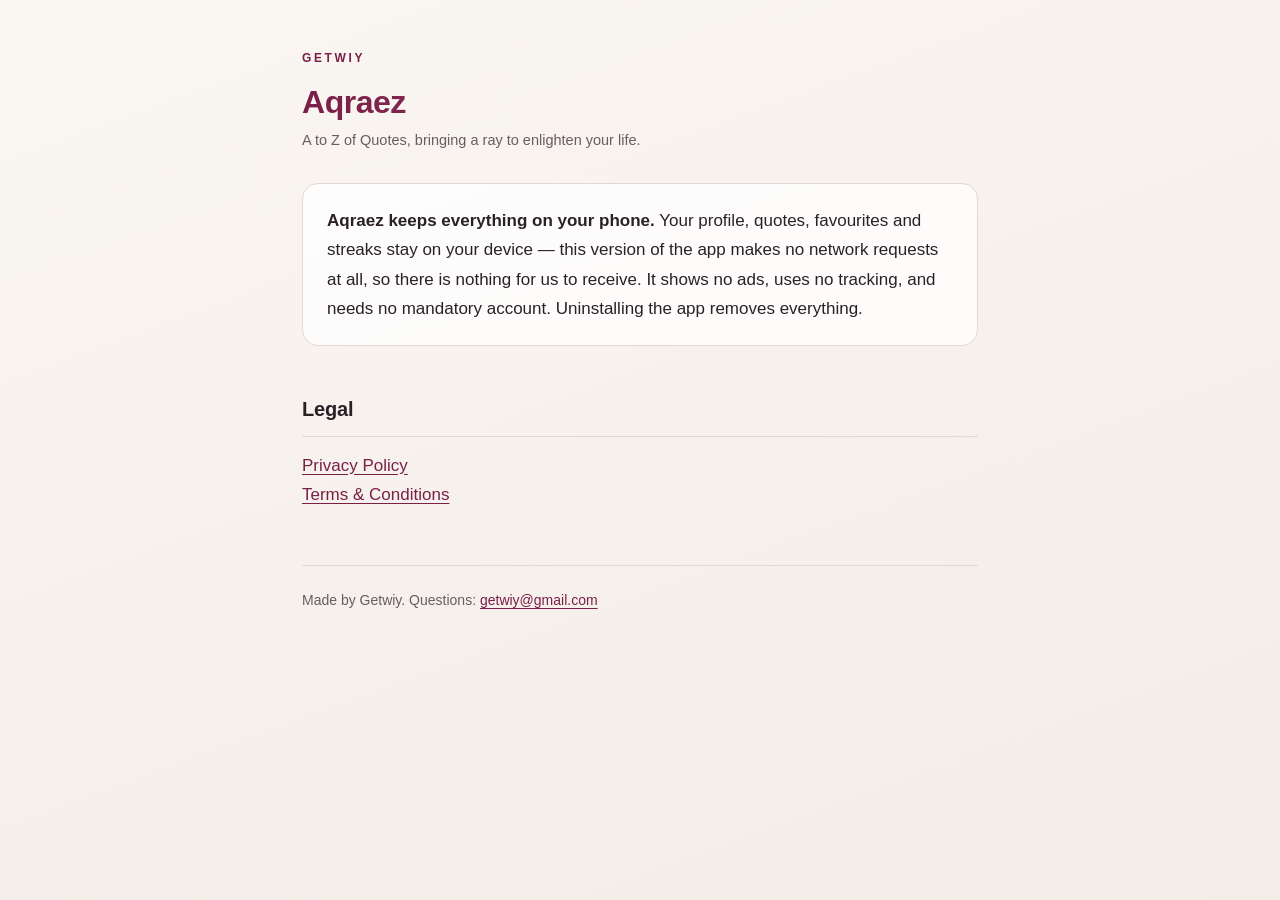
==== aqraez/index.html @ 172dd609 "Add files via upload" ====
<!DOCTYPE html>
<html lang="en">
<head>
<meta charset="utf-8">
<meta name="viewport" content="width=device-width, initial-scale=1">
<title>Aqraez by Getwiy — Legal</title>
<meta name="description" content="Privacy Policy and Terms &amp; Conditions for Aqraez, the multi-language daily quotes app by Getwiy.">
<meta name="color-scheme" content="light dark">
<style>
:root{
  --bg1:#FAF6F2; --bg2:#F3ECE7; --ink:#2A2126; --muted:#6B5B63;
  --accent:#7A2048; --accent-tint:#9C3D63; --rule:#E4D8D0; --card:#FFFFFFCC;
}
@media (prefers-color-scheme:dark){
  :root{
    --bg1:#0D0D0F; --bg2:#1C1C1F; --ink:#F2EDEA; --muted:#A99AA2;
    --accent:#B33A5E; --accent-tint:#D97B99; --rule:#2E2A2D; --card:#17161A99;
  }
}
*{box-sizing:border-box}
html{-webkit-text-size-adjust:100%}
body{
  margin:0; padding:0;
  background:linear-gradient(160deg,var(--bg1) 0%,var(--bg2) 100%);
  background-attachment:fixed; min-height:100vh; color:var(--ink);
  font-family:-apple-system,BlinkMacSystemFont,"Segoe UI",Roboto,"Helvetica Neue",Arial,"Noto Sans",sans-serif;
  font-size:17px; line-height:1.72;
}
.wrap{max-width:720px; margin:0 auto; padding:48px 22px 84px}
.brand{
  display:block; font-size:12px; letter-spacing:.22em; text-transform:uppercase;
  color:var(--accent); font-weight:600; margin-bottom:14px; text-decoration:none;
}
h1{
  font-size:32px; line-height:1.24; margin:0 0 6px; font-weight:700;
  letter-spacing:-.015em;
  background:linear-gradient(100deg,var(--accent),var(--accent-tint));
  -webkit-background-clip:text; background-clip:text; color:transparent;
}
h2{
  font-size:20px; margin:46px 0 14px; font-weight:650; letter-spacing:-.01em;
  padding-bottom:9px; border-bottom:1px solid var(--rule);
}
h3{font-size:17px; margin:32px 0 8px; font-weight:650; color:var(--accent)}
p{margin:0 0 15px}
ul{margin:0 0 15px; padding-left:22px}
li{margin:0 0 7px}
strong{font-weight:650}
em{color:var(--muted)}
hr{border:0; border-top:1px solid var(--rule); margin:34px 0}
a{color:var(--accent); text-underline-offset:3px}
.updated{color:var(--muted); font-size:14.5px; margin:0 0 30px}
.short{
  background:var(--card); border:1px solid var(--rule); border-radius:16px;
  padding:22px 24px; margin:0 0 12px;
}
.short p:last-child{margin-bottom:0}
.back{display:inline-block; margin-top:18px; font-size:15px}
footer{
  margin-top:56px; padding-top:22px; border-top:1px solid var(--rule);
  color:var(--muted); font-size:14px;
}
footer a{color:var(--accent)}
@media (max-width:520px){
  body{font-size:16.5px}
  .wrap{padding:34px 18px 64px}
  h1{font-size:27px}
}
</style>
</head>
<body>
<main class="wrap">
<span class="brand">Getwiy</span>
<h1>Aqraez</h1>
<p class="updated">A to Z of Quotes, bringing a ray to enlighten your life.</p>
<div class="short">
<p><strong>Aqraez keeps everything on your phone.</strong> Your profile, quotes,
favourites and streaks stay on your device — this version of the app makes no
network requests at all, so there is nothing for us to receive. It shows no ads,
uses no tracking, and needs no mandatory account. Uninstalling the app removes
everything.</p>
</div>
<h2>Legal</h2>
<p><a href="privacy-policy/">Privacy Policy</a><br>
<a href="terms-and-conditions/">Terms &amp; Conditions</a></p>
<footer>
<p>Made by Getwiy. Questions: <a href="mailto:getwiy@gmail.com">getwiy@gmail.com</a></p>
</footer>
</main>
</body>
</html>
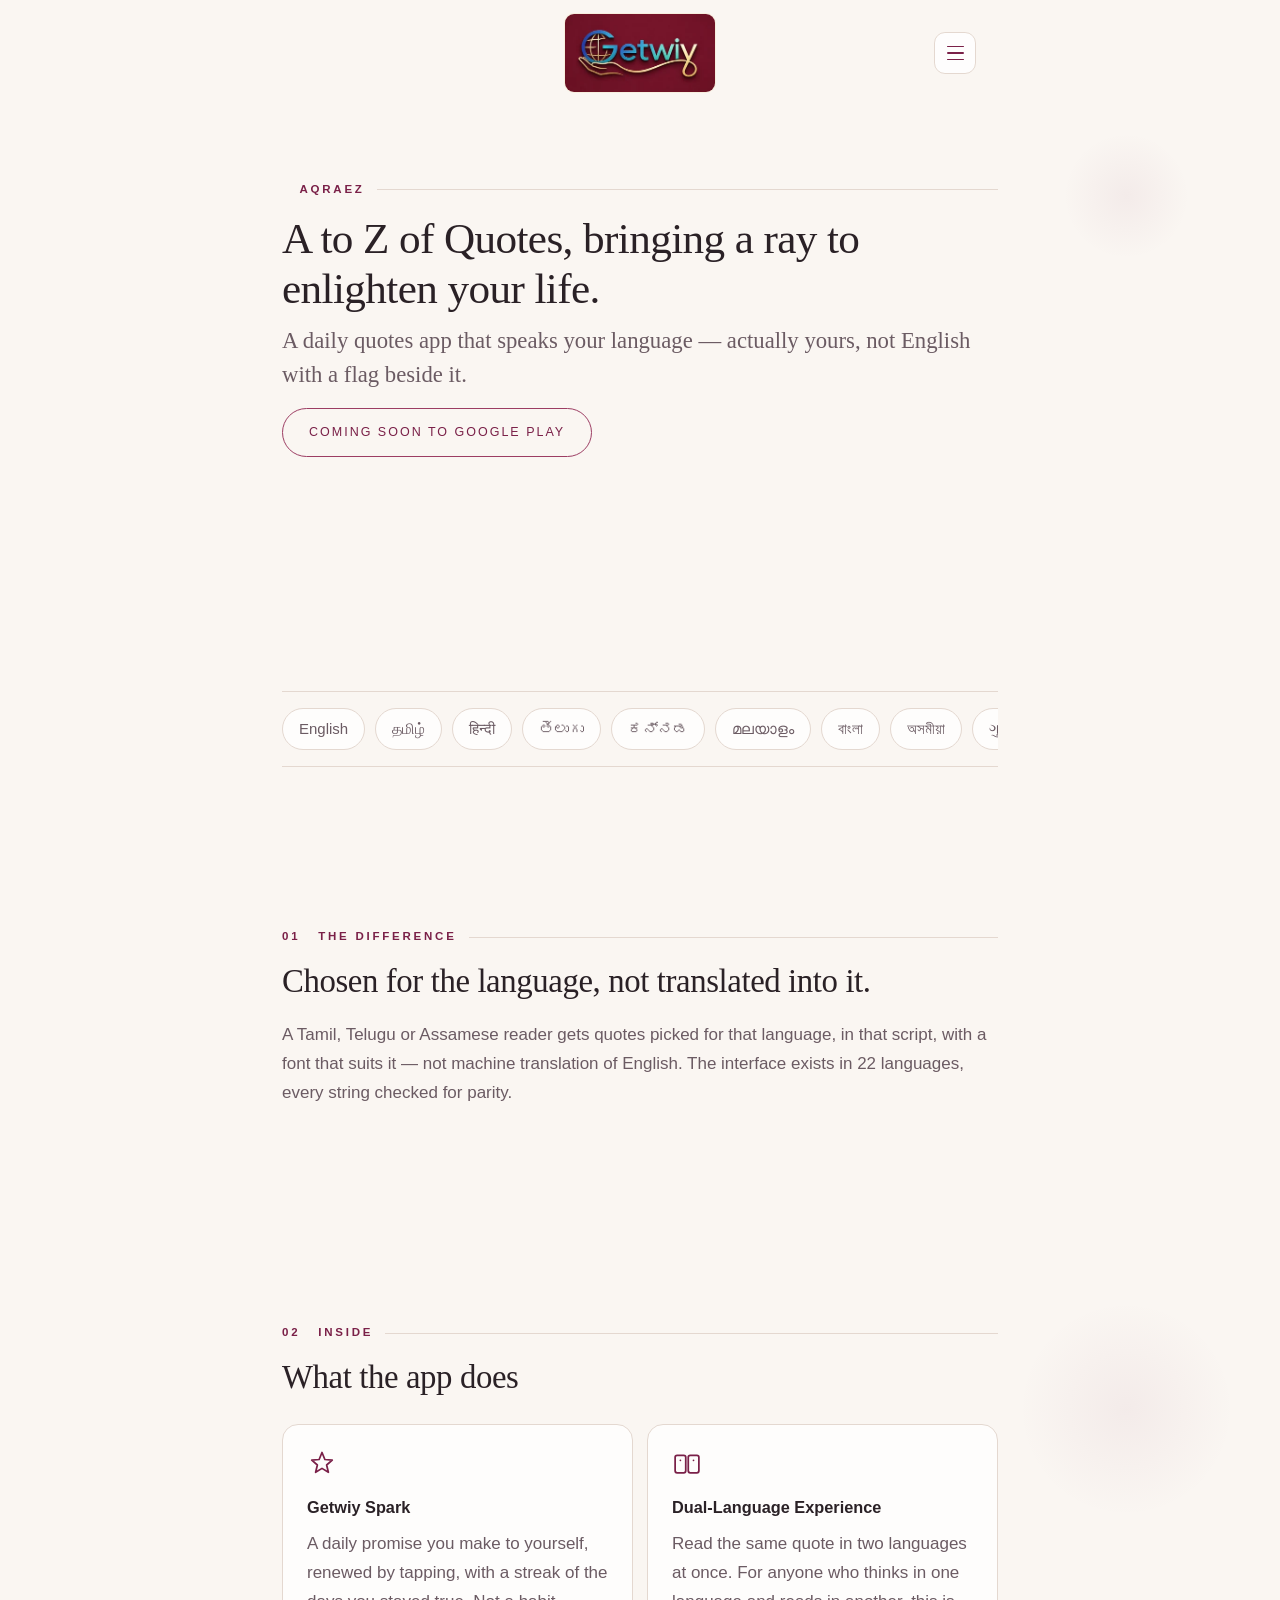
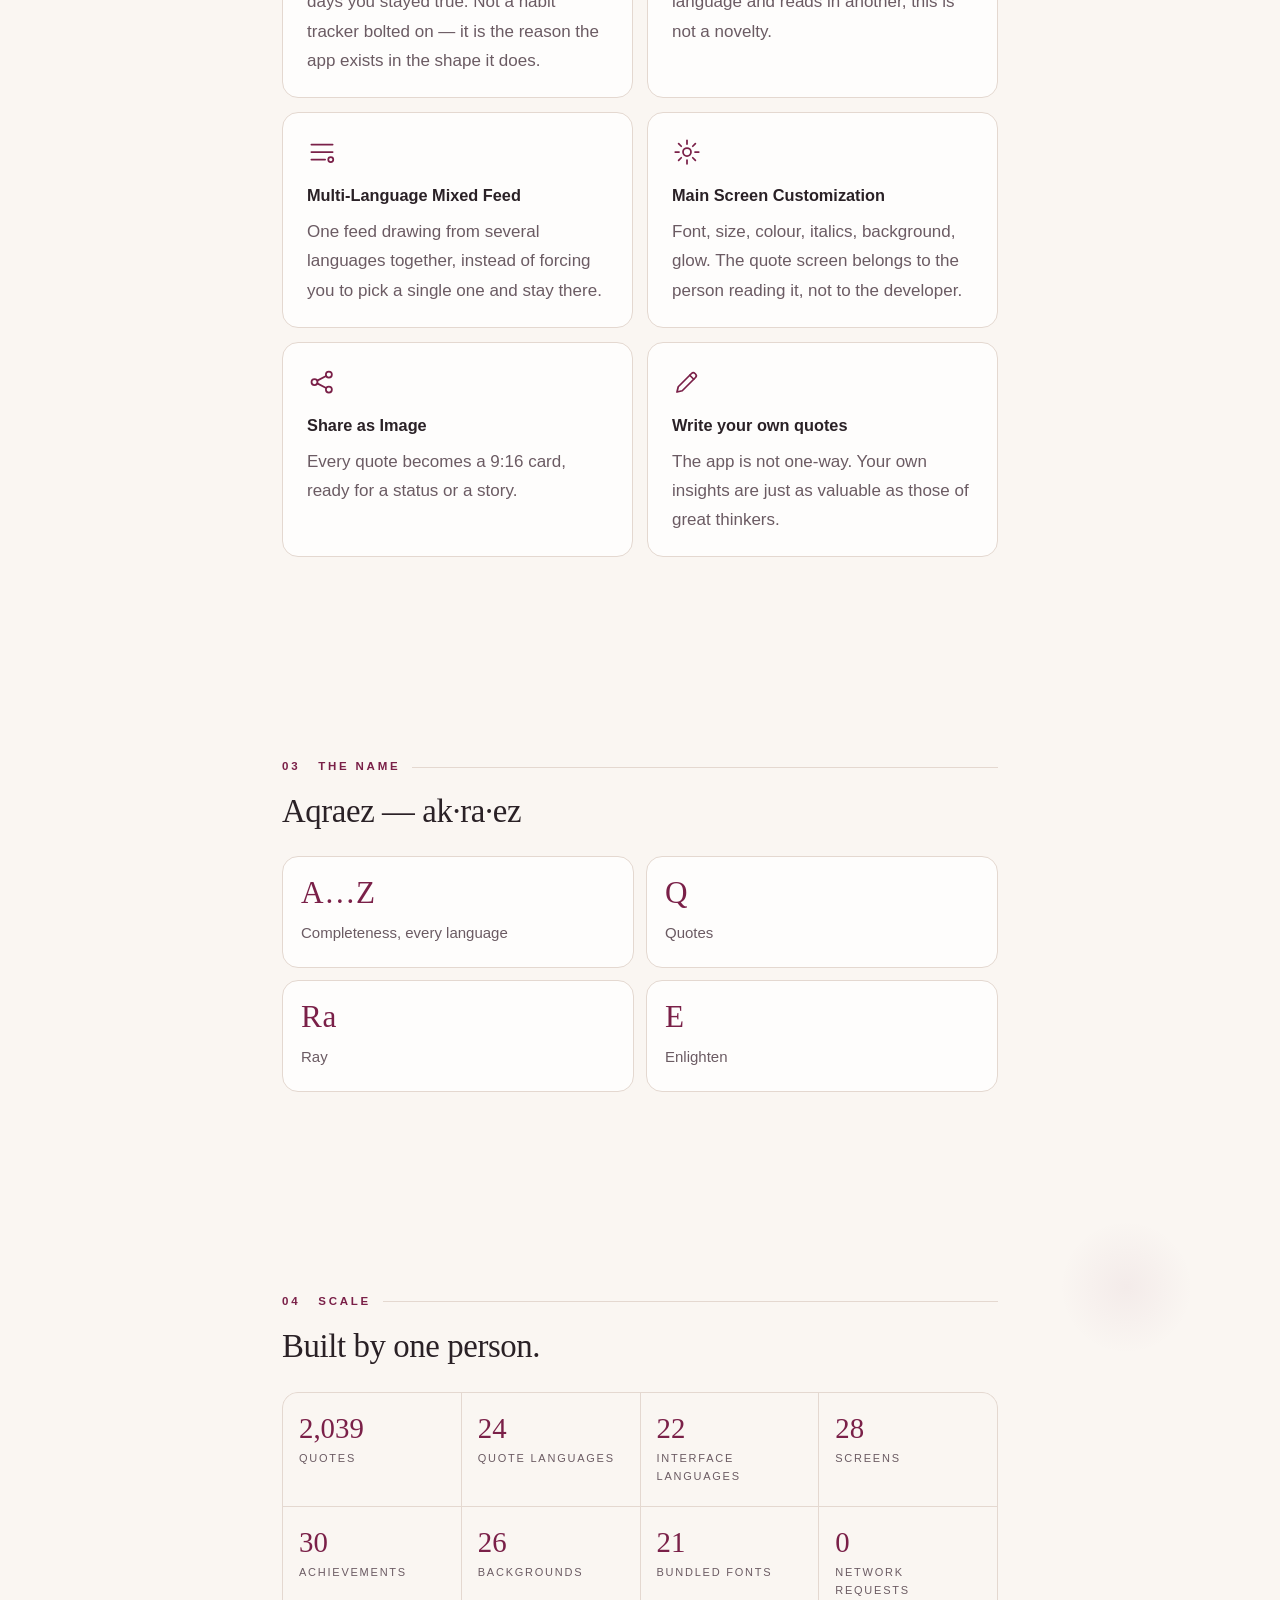
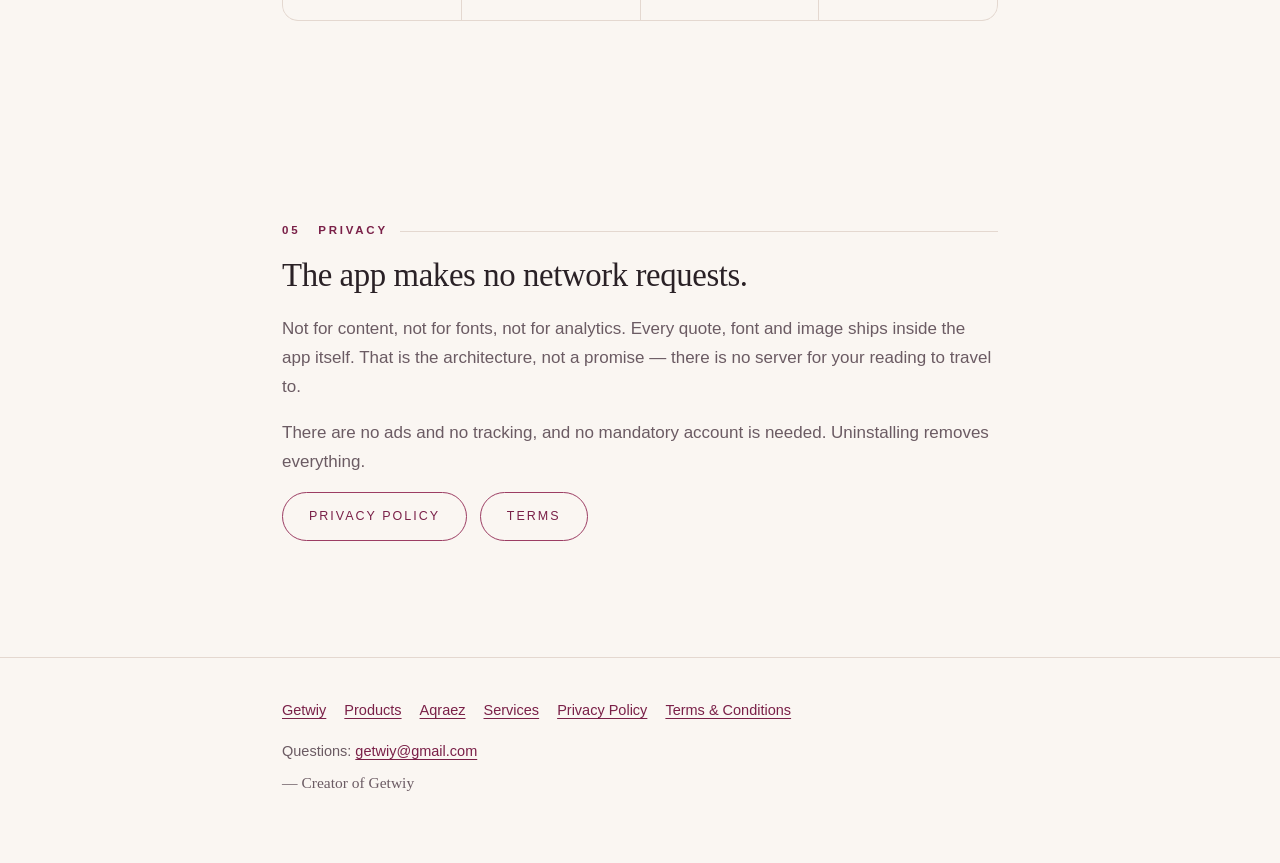
==== commit 38ba9a99: "Revise HTML structure and update meta information" ====
--- a/aqraez/index.html
+++ b/aqraez/index.html
@@ -3,89 +3,132 @@
 <head>
 <meta charset="utf-8">
 <meta name="viewport" content="width=device-width, initial-scale=1">
-<title>Aqraez by Getwiy — Legal</title>
-<meta name="description" content="Privacy Policy and Terms &amp; Conditions for Aqraez, the multi-language daily quotes app by Getwiy.">
-<meta name="color-scheme" content="light dark">
-<style>
-:root{
-  --bg1:#FAF6F2; --bg2:#F3ECE7; --ink:#2A2126; --muted:#6B5B63;
-  --accent:#7A2048; --accent-tint:#9C3D63; --rule:#E4D8D0; --card:#FFFFFFCC;
-}
-@media (prefers-color-scheme:dark){
-  :root{
-    --bg1:#0D0D0F; --bg2:#1C1C1F; --ink:#F2EDEA; --muted:#A99AA2;
-    --accent:#B33A5E; --accent-tint:#D97B99; --rule:#2E2A2D; --card:#17161A99;
-  }
-}
-*{box-sizing:border-box}
-html{-webkit-text-size-adjust:100%}
-body{
-  margin:0; padding:0;
-  background:linear-gradient(160deg,var(--bg1) 0%,var(--bg2) 100%);
-  background-attachment:fixed; min-height:100vh; color:var(--ink);
-  font-family:-apple-system,BlinkMacSystemFont,"Segoe UI",Roboto,"Helvetica Neue",Arial,"Noto Sans",sans-serif;
-  font-size:17px; line-height:1.72;
-}
-.wrap{max-width:720px; margin:0 auto; padding:48px 22px 84px}
-.brand{
-  display:block; font-size:12px; letter-spacing:.22em; text-transform:uppercase;
-  color:var(--accent); font-weight:600; margin-bottom:14px; text-decoration:none;
-}
-h1{
-  font-size:32px; line-height:1.24; margin:0 0 6px; font-weight:700;
-  letter-spacing:-.015em;
-  background:linear-gradient(100deg,var(--accent),var(--accent-tint));
-  -webkit-background-clip:text; background-clip:text; color:transparent;
-}
-h2{
-  font-size:20px; margin:46px 0 14px; font-weight:650; letter-spacing:-.01em;
-  padding-bottom:9px; border-bottom:1px solid var(--rule);
-}
-h3{font-size:17px; margin:32px 0 8px; font-weight:650; color:var(--accent)}
-p{margin:0 0 15px}
-ul{margin:0 0 15px; padding-left:22px}
-li{margin:0 0 7px}
-strong{font-weight:650}
-em{color:var(--muted)}
-hr{border:0; border-top:1px solid var(--rule); margin:34px 0}
-a{color:var(--accent); text-underline-offset:3px}
-.updated{color:var(--muted); font-size:14.5px; margin:0 0 30px}
-.short{
-  background:var(--card); border:1px solid var(--rule); border-radius:16px;
-  padding:22px 24px; margin:0 0 12px;
-}
-.short p:last-child{margin-bottom:0}
-.back{display:inline-block; margin-top:18px; font-size:15px}
-footer{
-  margin-top:56px; padding-top:22px; border-top:1px solid var(--rule);
-  color:var(--muted); font-size:14px;
-}
-footer a{color:var(--accent)}
-@media (max-width:520px){
-  body{font-size:16.5px}
-  .wrap{padding:34px 18px 64px}
-  h1{font-size:27px}
-}
-</style>
+<title>Aqraez — Daily quotes in your own language</title>
+<meta name="description" content="Aqraez by Getwiy: 2,039 quotes across 24 languages, an interface in 22, and no network requests at all.">
+<meta name="theme-color" content="#FAF6F2">
+<link rel="stylesheet" href="../assets/css/tokens.css">
+<link rel="stylesheet" href="../assets/css/site.css">
 </head>
-<body>
-<main class="wrap">
-<span class="brand">Getwiy</span>
-<h1>Aqraez</h1>
-<p class="updated">A to Z of Quotes, bringing a ray to enlighten your life.</p>
-<div class="short">
-<p><strong>Aqraez keeps everything on your phone.</strong> Your profile, quotes,
-favourites and streaks stay on your device — this version of the app makes no
-network requests at all, so there is nothing for us to receive. It shows no ads,
-uses no tracking, and needs no mandatory account. Uninstalling the app removes
-everything.</p>
+<body class="theme-light">
+<section>
+<div class="shell"><header class="topbar">
+<div class="shell topbar__in">
+<a class="topbar__logo" href="../" aria-label="Getwiy home"><picture>
+<source srcset="../assets/img/getwiy-mark.webp" type="image/webp">
+<img src="../assets/img/getwiy-mark.png" alt="Getwiy" width="320" height="168">
+</picture></a>
+<details class="menu">
+<summary aria-label="Menu"><span></span><span></span><span></span></summary>
+<nav>
+<a href="../products/" aria-current="page">Products</a>
+<a href="../services/">Services</a>
+<a href="../#about">About Us</a>
+</nav>
+</details>
 </div>
-<h2>Legal</h2>
-<p><a href="privacy-policy/">Privacy Policy</a><br>
-<a href="terms-and-conditions/">Terms &amp; Conditions</a></p>
-<footer>
-<p>Made by Getwiy. Questions: <a href="mailto:getwiy@gmail.com">getwiy@gmail.com</a></p>
+</header></div>
+</section>
+<section class="band band--tight band--globe">
+<div class="shell hero">
+<p class="eyebrow"><span></span> &nbsp;Aqraez</p>
+<h1>A to Z of Quotes, bringing a ray to enlighten your life.</h1>
+<p class="lede muted">A daily quotes app that speaks your language &mdash; actually
+yours, not English with a flag beside it.</p>
+<p><a class="btn btn--still" aria-disabled="true">Coming soon to Google Play</a></p>
+</div>
+</section>
+
+<section class="band--tight">
+<div class="shell">
+<div class="marquee" aria-hidden="true"><div class="marquee__track">
+<span>English</span><span>தமிழ்</span><span>हिन्दी</span><span>తెలుగు</span><span>ಕನ್ನಡ</span><span>മലയാളം</span><span>বাংলা</span><span>অসমীয়া</span><span>ગુજરાતી</span><span>ਪੰਜਾਬੀ</span><span>मराठी</span><span>Español</span><span>Français</span><span>Português</span><span>Deutsch</span><span>Italiano</span><span>Türkçe</span><span>Bahasa Indonesia</span><span>Русский</span><span>简体中文</span><span>日本語</span><span>한국어</span><span>English</span><span>தமிழ்</span><span>हिन्दी</span><span>తెలుగు</span><span>ಕನ್ನಡ</span><span>മലയാളം</span><span>বাংলা</span><span>অসমীয়া</span><span>ગુજરાતી</span><span>ਪੰਜਾਬੀ</span><span>मराठी</span><span>Español</span><span>Français</span><span>Português</span><span>Deutsch</span><span>Italiano</span><span>Türkçe</span><span>Bahasa Indonesia</span><span>Русский</span><span>简体中文</span><span>日本語</span><span>한국어</span>
+</div></div>
+</div>
+</section>
+
+<section class="band">
+<div class="shell reveal">
+<p class="eyebrow"><span>01</span> &nbsp;The difference</p>
+<h2>Chosen for the language, not translated into it.</h2>
+<p class="muted">A Tamil, Telugu or Assamese reader gets quotes picked for that
+language, in that script, with a font that suits it &mdash; not machine translation of
+English. The interface exists in 22 languages, every string checked for parity.</p>
+</div>
+</section>
+
+<section class="band band--globe">
+<div class="shell reveal">
+<p class="eyebrow"><span>02</span> &nbsp;Inside</p>
+<h2>What the app does</h2>
+<div class="cards cards--2">
+<article class="card"><span class="card__icon" aria-hidden="true"><svg viewBox="0 0 24 24" fill="none" stroke="currentColor" stroke-width="1.4" stroke-linecap="round" stroke-linejoin="round"><path d="M12 2.8l2.3 5.6 5.9.5-4.5 3.9 1.4 5.8L12 15.5l-5.1 3.1 1.4-5.8-4.5-3.9 5.9-.5z"/></svg></span><h3>Getwiy Spark</h3><p class="muted">A daily promise you make to yourself, renewed by tapping, with a streak of the days you stayed true. Not a habit tracker bolted on &mdash; it is the reason the app exists in the shape it does.</p></article>
+<article class="card"><span class="card__icon" aria-hidden="true"><svg viewBox="0 0 24 24" fill="none" stroke="currentColor" stroke-width="1.4" stroke-linecap="round" stroke-linejoin="round"><rect x="2.5" y="5" width="8.5" height="14" rx="1.6"/><rect x="13" y="5" width="8.5" height="14" rx="1.6"/><path d="M6.7 9h.01M17.2 9h.01"/></svg></span><h3>Dual-Language Experience</h3><p class="muted">Read the same quote in two languages at once. For anyone who thinks in one language and reads in another, this is not a novelty.</p></article>
+<article class="card"><span class="card__icon" aria-hidden="true"><svg viewBox="0 0 24 24" fill="none" stroke="currentColor" stroke-width="1.4" stroke-linecap="round" stroke-linejoin="round"><path d="M3.5 6h17M3.5 12h17M3.5 18h11"/><circle cx="19" cy="18" r="2"/></svg></span><h3>Multi-Language Mixed Feed</h3><p class="muted">One feed drawing from several languages together, instead of forcing you to pick a single one and stay there.</p></article>
+<article class="card"><span class="card__icon" aria-hidden="true"><svg viewBox="0 0 24 24" fill="none" stroke="currentColor" stroke-width="1.4" stroke-linecap="round" stroke-linejoin="round"><circle cx="12" cy="12" r="3.2"/><path d="M12 2.6v3M12 18.4v3M2.6 12h3M18.4 12h3M5.3 5.3l2.1 2.1M16.6 16.6l2.1 2.1M18.7 5.3l-2.1 2.1M7.4 16.6l-2.1 2.1"/></svg></span><h3>Main Screen Customization</h3><p class="muted">Font, size, colour, italics, background, glow. The quote screen belongs to the person reading it, not to the developer.</p></article>
+<article class="card"><span class="card__icon" aria-hidden="true"><svg viewBox="0 0 24 24" fill="none" stroke="currentColor" stroke-width="1.4" stroke-linecap="round" stroke-linejoin="round"><circle cx="6" cy="12" r="2.4"/><circle cx="17.5" cy="6" r="2.4"/><circle cx="17.5" cy="18" r="2.4"/><path d="M8.2 10.9l7.1-3.7M8.2 13.1l7.1 3.7"/></svg></span><h3>Share as Image</h3><p class="muted">Every quote becomes a 9:16 card, ready for a status or a story.</p></article>
+<article class="card"><span class="card__icon" aria-hidden="true"><svg viewBox="0 0 24 24" fill="none" stroke="currentColor" stroke-width="1.4" stroke-linecap="round" stroke-linejoin="round"><path d="M4 20l1-4.2L15.6 5.2a2 2 0 012.8 0l.4.4a2 2 0 010 2.8L8.2 19 4 20z"/><path d="M14.2 6.6l3.2 3.2"/></svg></span><h3>Write your own quotes</h3><p class="muted">The app is not one-way. Your own insights are just as valuable as those of great thinkers.</p></article>
+</div>
+</div>
+</section>
+
+<section class="band">
+<div class="shell reveal">
+<p class="eyebrow"><span>03</span> &nbsp;The name</p>
+<h2>Aqraez &mdash; ak&middot;ra&middot;ez</h2>
+<div class="grid-letters">
+<div><b>A&hellip;Z</b><span>Completeness, every language</span></div>
+<div><b>Q</b><span>Quotes</span></div>
+<div><b>Ra</b><span>Ray</span></div>
+<div><b>E</b><span>Enlighten</span></div>
+</div>
+</div>
+</section>
+
+<section class="band band--globe">
+<div class="shell reveal">
+<p class="eyebrow"><span>04</span> &nbsp;Scale</p>
+<h2>Built by one person.</h2>
+<ul class="facts">
+<li><b>2,039</b><span>Quotes</span></li>
+<li><b>24</b><span>Quote languages</span></li>
+<li><b>22</b><span>Interface languages</span></li>
+<li><b>28</b><span>Screens</span></li>
+<li><b>30</b><span>Achievements</span></li>
+<li><b>26</b><span>Backgrounds</span></li>
+<li><b>21</b><span>Bundled fonts</span></li>
+<li><b>0</b><span>Network requests</span></li>
+</ul>
+</div>
+</section>
+
+<section class="band">
+<div class="shell reveal">
+<p class="eyebrow"><span>05</span> &nbsp;Privacy</p>
+<h2>The app makes no network requests.</h2>
+<p class="muted">Not for content, not for fonts, not for analytics. Every quote, font
+and image ships inside the app itself. That is the architecture, not a promise &mdash;
+there is no server for your reading to travel to.</p>
+<p class="muted">There are no ads and no tracking, and no mandatory account is needed.
+Uninstalling removes everything.</p>
+<p><a class="btn" href="privacy/">Privacy Policy</a>
+<a class="btn" href="terms/" style="margin-left:8px">Terms</a></p>
+</div>
+</section>
+<footer class="foot">
+<div class="shell">
+<nav>
+<a href="../">Getwiy</a>
+<a href="../products/">Products</a>
+<a href="../aqraez/">Aqraez</a>
+<a href="../services/">Services</a>
+<a href="../aqraez/privacy/">Privacy Policy</a>
+<a href="../aqraez/terms/">Terms &amp; Conditions</a>
+</nav>
+<p>Questions: <a href="mailto:getwiy@gmail.com">getwiy@gmail.com</a></p>
+<p class="foot__sig">&mdash; Creator of Getwiy</p>
+</div>
 </footer>
-</main>
+<script src="../assets/js/ray.js"></script>
 </body>
-</html>
+                                          </html>
+  
--- a/assets/css/tokens.css
+++ b/assets/css/tokens.css
@@ -0,0 +1,59 @@
+/* ==========================================================================
+   Getwiy — design tokens
+
+   Two themes, one component set. Every component is written once against
+   semantic variables, so a page can never mix two palettes by accident.
+   That mixing is exactly what made the first build look inconsistent.
+
+     .theme-dark   Getwiy — the parent brand. Gold, sampled from the logo.
+     .theme-light  Aqraez — the app's Bone & Burgundy, so the product page
+                   and its privacy/terms pages read as one thing.
+   ========================================================================== */
+
+.theme-dark {
+  --bg:         #08070A;
+  --bg-2:       #0E0B11;
+  --fg:         #EFE7DE;
+  --fg-soft:    rgba(239, 231, 222, 0.62);
+  --fg-faint:   rgba(239, 231, 222, 0.32);
+  --accent:     #ECC878;
+  --accent-2:   #B8873F;
+  --line:       rgba(239, 231, 222, 0.13);
+  --card-bg:    rgba(255, 255, 255, 0.035);
+  --card-line:  rgba(255, 255, 255, 0.10);
+  --card-hover: rgba(255, 255, 255, 0.06);
+  --glow:       rgba(236, 200, 120, 0.20);
+}
+
+.theme-light {
+  --bg:         #FAF6F2;
+  --bg-2:       #F3ECE7;
+  --fg:         #2A2126;
+  --fg-soft:    #6B5B63;
+  --fg-faint:   #9A8A92;
+  --accent:     #7A2048;
+  --accent-2:   #9C3D63;
+  --line:       #E4D8D0;
+  --card-bg:    #FFFFFFCC;
+  --card-line:  #E4D8D0;
+  --card-hover: #FFFFFF;
+  --glow:       rgba(122, 32, 72, 0.10);
+}
+
+:root {
+  /* The plaque behind the logo — the logo image carries this colour itself. */
+  --panel-core: #75132A;
+  --panel-edge: #67101F;
+
+  --font-display: "Iowan Old Style", "Palatino Linotype", Palatino,
+                  Georgia, "Times New Roman", serif;
+  --font-ui:      -apple-system, BlinkMacSystemFont, "Segoe UI", Roboto,
+                  "Helvetica Neue", Arial, "Noto Sans", sans-serif;
+
+  --r-pill:  30px;
+  --r-input: 14px;
+  --r-card:  16px;
+  --r-panel: 18px;
+
+  --shell: 760px;
+}
--- a/assets/css/site.css
+++ b/assets/css/site.css
@@ -0,0 +1,429 @@
+/* ==========================================================================
+   Getwiy — site stylesheet
+   One component set, driven entirely by the theme variables in tokens.css.
+   No component hard-codes a colour, so a page cannot mix palettes.
+   ========================================================================== */
+
+*, *::before, *::after { box-sizing: border-box; }
+html { -webkit-text-size-adjust: 100%; scroll-behavior: smooth; }
+
+body {
+  margin: 0;
+  background: var(--bg);
+  color: var(--fg);
+  font-family: var(--font-ui);
+  font-size: 17px;
+  line-height: 1.72;
+  -webkit-font-smoothing: antialiased;
+  overflow-x: hidden;
+}
+
+.shell { max-width: var(--shell); margin: 0 auto; padding: 0 22px; }
+section { position: relative; }
+.band { padding: clamp(58px, 13vw, 100px) 0; }
+.band--tight { padding: clamp(38px, 8vw, 60px) 0; }
+
+/* A faint meridian grid, taken from the globe inside the logo's G. */
+.band--globe::before {
+  content: "";
+  position: absolute;
+  inset: 0;
+  pointer-events: none;
+  opacity: 0.5;
+  background:
+    radial-gradient(closest-side circle at 88% 18%, var(--glow) 0%, transparent 70%);
+}
+
+/* --- Top bar: logo left, menu right --------------------------------------- */
+
+.topbar { position: relative; z-index: 20; }
+.topbar__in {
+  display: grid;
+  grid-template-columns: 42px 1fr 42px;   /* menu · logo · matching spacer */
+  align-items: center;
+  gap: 12px; padding: 14px 22px;
+}
+.topbar__logo { grid-column: 2; justify-self: center; display: block; line-height: 0; }
+.topbar__logo img {
+  display: block; width: clamp(112px, 34vw, 150px); height: auto;
+  border-radius: 9px;
+  box-shadow: 0 0 0 1px rgba(236, 200, 120, 0.16);
+}
+.menu { grid-column: 3; grid-row: 1; justify-self: end; position: relative; }
+
+/* A native disclosure menu, so it needs no JavaScript to open. */
+.menu { position: relative; flex: 0 0 auto; }
+.menu > summary {
+  list-style: none; cursor: pointer;
+  width: 42px; height: 42px;
+  display: flex; flex-direction: column; align-items: center; justify-content: center;
+  gap: 5px; border: 1px solid var(--card-line); border-radius: 11px;
+  background: var(--card-bg);
+  transition: border-color .25s ease, background-color .25s ease;
+}
+.menu > summary::-webkit-details-marker { display: none; }
+.menu > summary::marker { content: ""; }
+.menu > summary span {
+  display: block; width: 17px; height: 1.5px; border-radius: 2px;
+  background: var(--accent); transition: transform .25s ease, opacity .25s ease;
+}
+.menu > summary:hover, .menu[open] > summary { border-color: var(--accent); }
+.menu[open] > summary span:nth-child(1) { transform: translateY(6.5px) rotate(45deg); }
+.menu[open] > summary span:nth-child(2) { opacity: 0; }
+.menu[open] > summary span:nth-child(3) { transform: translateY(-6.5px) rotate(-45deg); }
+.menu > summary:focus-visible { outline: 2px solid var(--accent); outline-offset: 3px; }
+
+.menu nav {
+  position: absolute; right: 0; top: calc(100% + 10px);
+  min-width: 186px;
+  display: flex; flex-direction: column;
+  padding: 8px;
+  background: var(--bg-2); border: 1px solid var(--card-line);
+  border-radius: var(--r-card);
+  box-shadow: 0 24px 50px -22px rgba(0, 0, 0, 0.75);
+}
+.theme-light .menu nav { background: #FFFFFF; }
+.menu nav a {
+  padding: 11px 14px; border-radius: 10px;
+  color: var(--fg); text-decoration: none;
+  font-size: 13px; letter-spacing: 0.15em; text-transform: uppercase;
+}
+.menu nav a:hover, .menu nav a[aria-current="page"] {
+  background: var(--card-hover); color: var(--accent);
+}
+
+/* --- Wordmark ------------------------------------------------------------- */
+
+.wordmark {
+  margin: 0 0 6px;
+  font-family: var(--font-display);
+  font-size: clamp(1.78rem, 8.1vh, 3.4rem);
+  line-height: 1; font-weight: 400; letter-spacing: 0.07em;
+  color: var(--accent);
+}
+.tagline {
+  margin: 0;
+  font-family: var(--font-display);
+  font-size: clamp(0.8rem, 4.1vw, 1.22rem);
+  line-height: 1.4; color: var(--fg-soft);
+  white-space: nowrap;
+}
+
+/* --- Hero ----------------------------------------------------------------- */
+
+.wall {
+  position: relative;
+  min-height: 100svh;
+  display: flex; flex-direction: column;
+  padding-bottom: clamp(20px, 4vh, 40px);
+  isolation: isolate;
+}
+.wall::before {
+  content: "";
+  position: absolute; inset: 0; z-index: 0;
+  background: radial-gradient(130% 78% at 50% 16%, var(--bg-2) 0%, var(--bg) 62%);
+}
+.wall .topbar { z-index: 20; }
+
+.scripts {
+  position: absolute; left: 0; right: 0; top: 0; z-index: 1;
+  height: clamp(140px, 25svh, 250px);
+  display: flex; flex-wrap: wrap;
+  align-content: center; justify-content: center;
+  gap: 0.4em 1.15em; padding: 0 4vw;
+  font-family: var(--font-display);
+  font-size: clamp(0.95rem, 3.7vw, 1.5rem); line-height: 1.55;
+  color: var(--fg); opacity: 0.10;
+  overflow: hidden; user-select: none; pointer-events: none;
+}
+
+/* The travelling light. Only rendered on the dark theme: `screen` over a
+   pale background is a no-op, which is why it vanished in the last build. */
+.torch { display: none; }
+.theme-dark .torch {
+  display: block;
+  position: fixed; inset: 0; z-index: 2;
+  pointer-events: none;
+  mix-blend-mode: screen;
+  background: radial-gradient(circle 40vmax at var(--lx, 46%) var(--ly, 26%),
+              rgba(236, 200, 120, 0.26) 0%,
+              rgba(236, 200, 120, 0.10) 32%,
+              transparent 62%);
+}
+
+.hero {
+  position: relative; z-index: 3; width: 100%;
+  flex: 1 1 auto;
+  display: flex; flex-direction: column; justify-content: center;
+  padding-top: clamp(6px, 1.5vh, 14px);
+  padding-bottom: clamp(26px, 8vh, 80px);   /* lifts the group up the screen */
+}
+.hero__mark { text-align: center; }
+.hero__welcome { margin-top: clamp(16px, 3.4vh, 34px); }
+.hero__welcome h2 { text-align: center; margin-bottom: 16px; }
+
+/* --- Type ----------------------------------------------------------------- */
+
+h1 {
+  margin: 0 0 10px;
+  font-family: var(--font-display);
+  font-size: clamp(1.95rem, 7.6vw, 2.7rem);
+  line-height: 1.16; font-weight: 400; letter-spacing: -0.014em;
+}
+h2 {
+  margin: 0 0 18px;
+  font-family: var(--font-display);
+  font-size: clamp(1.5rem, 5.8vw, 2.05rem);
+  line-height: 1.24; font-weight: 400; letter-spacing: -0.012em;
+}
+h3 { margin: 0 0 8px; font-size: 1.02rem; font-weight: 650; color: var(--fg); }
+p { margin: 0 0 16px; }
+.lede {
+  font-family: var(--font-display);
+  font-size: clamp(1.16rem, 4.7vw, 1.42rem); line-height: 1.5;
+}
+.muted { color: var(--fg-soft); }
+
+/* Section number, editorial style. */
+.eyebrow {
+  display: flex; align-items: center; gap: 12px;
+  margin: 0 0 14px;
+  font-size: 11.5px; letter-spacing: 0.24em; text-transform: uppercase;
+  font-weight: 700; color: var(--accent);
+}
+.eyebrow::after {
+  content: ""; flex: 1 1 auto; height: 1px; background: var(--line);
+}
+
+a { color: var(--accent); text-underline-offset: 3px; }
+a:focus-visible { outline: 2px solid var(--accent); outline-offset: 3px; border-radius: 3px; }
+
+/* --- Pull quote ----------------------------------------------------------- */
+
+.hero .voice {
+  font-size: clamp(1.04rem, 2.35vh, 1.38rem);
+  line-height: 1.52;
+  margin-bottom: 0;
+}
+.voice {
+  position: relative;
+  margin: 0 0 24px; padding: 4px 0 4px 26px;
+  border-left: 2px solid var(--accent);
+  font-family: var(--font-display);
+  font-size: clamp(1.14rem, 4.5vw, 1.34rem); line-height: 1.54;
+}
+.voice p:last-child { margin-bottom: 0; }
+
+/* --- Cards ---------------------------------------------------------------- */
+
+.cards { display: grid; gap: 14px; margin: 26px 0 0; }
+@media (min-width: 640px) { .cards--2 { grid-template-columns: 1fr 1fr; } }
+
+.card {
+  position: relative;
+  background: var(--card-bg);
+  border: 1px solid var(--card-line);
+  border-radius: var(--r-card);
+  padding: 24px 24px 22px;
+  transition: background-color .28s ease, border-color .28s ease, transform .28s ease;
+}
+.card::before {
+  content: ""; position: absolute; left: 24px; right: 24px; top: -1px; height: 1px;
+  background: linear-gradient(to right, var(--accent), transparent);
+  opacity: 0; transition: opacity .28s ease;
+}
+.card:hover { background: var(--card-hover); border-color: var(--accent-2); transform: translateY(-2px); }
+.card:hover::before { opacity: .85; }
+.card p:last-child { margin-bottom: 0; }
+.card--soon { opacity: .58; }
+.card--soon:hover { transform: none; }
+
+.card__icon {
+  width: 30px; height: 30px; margin-bottom: 14px;
+  color: var(--accent); display: block;
+}
+.card__icon svg { width: 100%; height: 100%; display: block; }
+
+/* --- Letter grid (G W I Y / A Q Ra E Z) ----------------------------------- */
+
+.grid-letters { display: grid; grid-template-columns: 1fr 1fr; gap: 12px; margin: 24px 0 0; }
+.grid-letters div {
+  border: 1px solid var(--card-line); border-radius: var(--r-card);
+  background: var(--card-bg); padding: 20px 18px;
+}
+.grid-letters b {
+  display: block; font-family: var(--font-display);
+  font-size: clamp(1.45rem, 6.2vw, 1.95rem); line-height: 1.05;
+  font-weight: 400; color: var(--accent); letter-spacing: .02em;
+  margin-bottom: 8px;
+}
+.grid-letters span { color: var(--fg-soft); font-size: 15px; }
+
+/* --- Facts ---------------------------------------------------------------- */
+
+.facts {
+  margin: 26px 0 0; padding: 0; list-style: none;
+  display: grid; grid-template-columns: 1fr 1fr; gap: 1px;
+  background: var(--card-line);
+  border: 1px solid var(--card-line); border-radius: var(--r-card); overflow: hidden;
+}
+@media (min-width: 640px) { .facts { grid-template-columns: repeat(4, 1fr); } }
+.facts li { background: var(--bg); padding: 20px 16px; }
+.facts b {
+  display: block; font-family: var(--font-display);
+  font-size: 1.8rem; font-weight: 400; line-height: 1.05; color: var(--accent);
+}
+.facts span {
+  display: block; margin-top: 5px;
+  font-size: 11px; letter-spacing: 0.16em; text-transform: uppercase; color: var(--fg-soft);
+}
+
+/* --- Language marquee ------------------------------------------------------ */
+
+.marquee {
+  margin: 26px 0 0;
+  border-top: 1px solid var(--line); border-bottom: 1px solid var(--line);
+  padding: 16px 0; overflow: hidden;
+  -webkit-mask-image: none;
+}
+.marquee__track {
+  display: flex; gap: 10px; width: max-content;
+  animation: slide 46s linear infinite;
+}
+.marquee:hover .marquee__track { animation-play-state: paused; }
+.marquee span {
+  flex: 0 0 auto;
+  padding: 7px 16px; border: 1px solid var(--card-line); border-radius: var(--r-pill);
+  background: var(--card-bg); color: var(--fg-soft); font-size: 15px; white-space: nowrap;
+}
+@keyframes slide { from { transform: translateX(0); } to { transform: translateX(-50%); } }
+
+/* --- Portrait -------------------------------------------------------------- */
+
+.who { display: flex; flex-wrap: wrap; gap: 22px; align-items: flex-start; }
+.who img {
+  width: 108px; height: 108px; flex: 0 0 auto;
+  border-radius: 50%; object-fit: cover;
+  border: 1px solid var(--card-line);
+}
+.who > div { flex: 1 1 260px; min-width: 0; }
+
+/* --- Buttons --------------------------------------------------------------- */
+
+.btn {
+  display: inline-flex; align-items: center; gap: 10px;
+  padding: 13px 26px; border-radius: var(--r-pill);
+  font-size: 12.5px; letter-spacing: 0.16em; text-transform: uppercase;
+  text-decoration: none; border: 1px solid var(--accent-2); color: var(--accent);
+  transition: background-color .28s ease, border-color .28s ease;
+}
+.btn:hover, .btn:focus-visible { background: var(--glow); border-color: var(--accent); }
+.btn--solid { background: var(--accent); color: var(--bg); border-color: var(--accent); font-weight: 700; }
+.btn--solid:hover { opacity: .88; background: var(--accent); }
+.btn--still { cursor: default; opacity: .7; }
+.btn i { font-style: normal; animation: nudge 2.6s ease-in-out infinite; }
+@keyframes nudge { 0%,100% { transform: translateY(0); } 50% { transform: translateY(3px); } }
+
+/* --- Footer ---------------------------------------------------------------- */
+
+.foot { padding: 40px 0 60px; border-top: 1px solid var(--line); font-size: 14.5px; }
+.foot nav { display: flex; flex-wrap: wrap; gap: 8px 18px; margin-bottom: 16px; }
+.foot p { margin: 0 0 6px; color: var(--fg-soft); }
+.foot__sig { font-family: var(--font-display); font-size: 15.5px; color: var(--fg-faint); }
+
+/* --- Motion ---------------------------------------------------------------- */
+
+@keyframes rise { from { opacity: 0; transform: translateY(10px); } to { opacity: 1; transform: none; } }
+.wordmark, .tagline, .hero__welcome, .hero .lede, .hero .btn, .hero h1, .hero .muted {
+  opacity: 0; animation: rise .74s cubic-bezier(.22,.8,.3,1) forwards;
+}
+.wordmark, .hero h1     { animation-delay: .05s; }
+.tagline                { animation-delay: .18s; }
+.hero__welcome          { animation-delay: .34s; }
+.hero .lede             { animation-delay: .34s; }
+.hero .muted            { animation-delay: .52s; }
+.hero .btn              { animation-delay: .90s; }
+
+/* Scroll reveal. Only armed once JS confirms it can disarm it, so the page
+   is never left invisible if the script fails. */
+.js .reveal { opacity: 0; transform: translateY(14px); transition: opacity .7s ease, transform .7s ease; }
+.js .reveal.is-in { opacity: 1; transform: none; }
+
+@media (prefers-reduced-motion: reduce) {
+  html { scroll-behavior: auto; }
+  .btn i, .marquee__track { animation: none; }
+  .wordmark, .tagline, .hero__welcome, .hero .lede, .hero .btn, .hero h1, .hero .muted { opacity: 1; animation: none; }
+  .js .reveal { opacity: 1; transform: none; transition: none; }
+}
+
+/* --- Numbered process ------------------------------------------------------ */
+
+.steps { display: grid; gap: 12px; margin: 26px 0 0; counter-reset: step; }
+.step {
+  display: flex; gap: 18px; align-items: flex-start;
+  padding: 22px 24px;
+  border: 1px solid var(--card-line); border-radius: var(--r-card);
+  background: var(--card-bg);
+}
+.step__n {
+  flex: 0 0 auto; counter-increment: step;
+  font-family: var(--font-display); font-size: 1.5rem; line-height: 1;
+  color: var(--accent); min-width: 1.6em;
+}
+.step__n::before { content: counter(step, decimal-leading-zero); }
+.step h3 { margin-bottom: 4px; }
+.step p { margin: 0; color: var(--fg-soft); }
+
+/* --- What a service includes ----------------------------------------------- */
+
+.tags { display: flex; flex-wrap: wrap; gap: 7px; margin: 14px 0 0; padding: 0; list-style: none; }
+.tags li {
+  padding: 5px 12px; border: 1px solid var(--card-line); border-radius: var(--r-pill);
+  font-size: 12.5px; color: var(--fg-soft);
+}
+
+/* --- Featured product ------------------------------------------------------- */
+
+.feature {
+  border: 1px solid var(--card-line); border-radius: var(--r-card);
+  background: var(--card-bg); padding: clamp(24px, 5.5vw, 38px);
+  margin: 26px 0 0;
+}
+.feature__top { display: flex; align-items: center; gap: 16px; margin-bottom: 14px; }
+.feature__top .card__icon { margin: 0; width: 34px; height: 34px; }
+.feature h3 { margin: 0; font-size: 1.28rem; font-weight: 650; }
+.feature__meta {
+  margin: 0; font-size: 12px; letter-spacing: .18em; text-transform: uppercase;
+  color: var(--accent);
+}
+.feature .facts { margin-top: 20px; }
+.feature__links { display: flex; flex-wrap: wrap; gap: 10px; margin: 22px 0 0; }
+
+/* --- FAQ -------------------------------------------------------------------- */
+
+.faq { display: grid; gap: 10px; margin: 26px 0 0; }
+.faq details {
+  border: 1px solid var(--card-line); border-radius: var(--r-card);
+  background: var(--card-bg); padding: 16px 20px;
+}
+.faq summary {
+  cursor: pointer; list-style: none;
+  font-weight: 650; font-size: 1rem; color: var(--fg);
+  display: flex; justify-content: space-between; align-items: center; gap: 14px;
+}
+.faq summary::-webkit-details-marker { display: none; }
+.faq summary::marker { content: ""; }
+.faq summary::after { content: "+"; color: var(--accent); font-size: 1.25rem; line-height: 1; }
+.faq details[open] summary::after { content: "\2212"; }
+.faq details p { margin: 12px 0 0; color: var(--fg-soft); }
+
+/* --- Closing call to action -------------------------------------------------- */
+
+.cta {
+  margin: 26px 0 0; padding: clamp(28px, 6.5vw, 48px) clamp(22px, 5vw, 40px);
+  border: 1px solid var(--card-line); border-radius: var(--r-card);
+  background: var(--card-bg); text-align: center;
+}
+.cta h2 { margin-bottom: 12px; }
+.cta p { color: var(--fg-soft); max-width: 46ch; margin-left: auto; margin-right: auto; }
+
